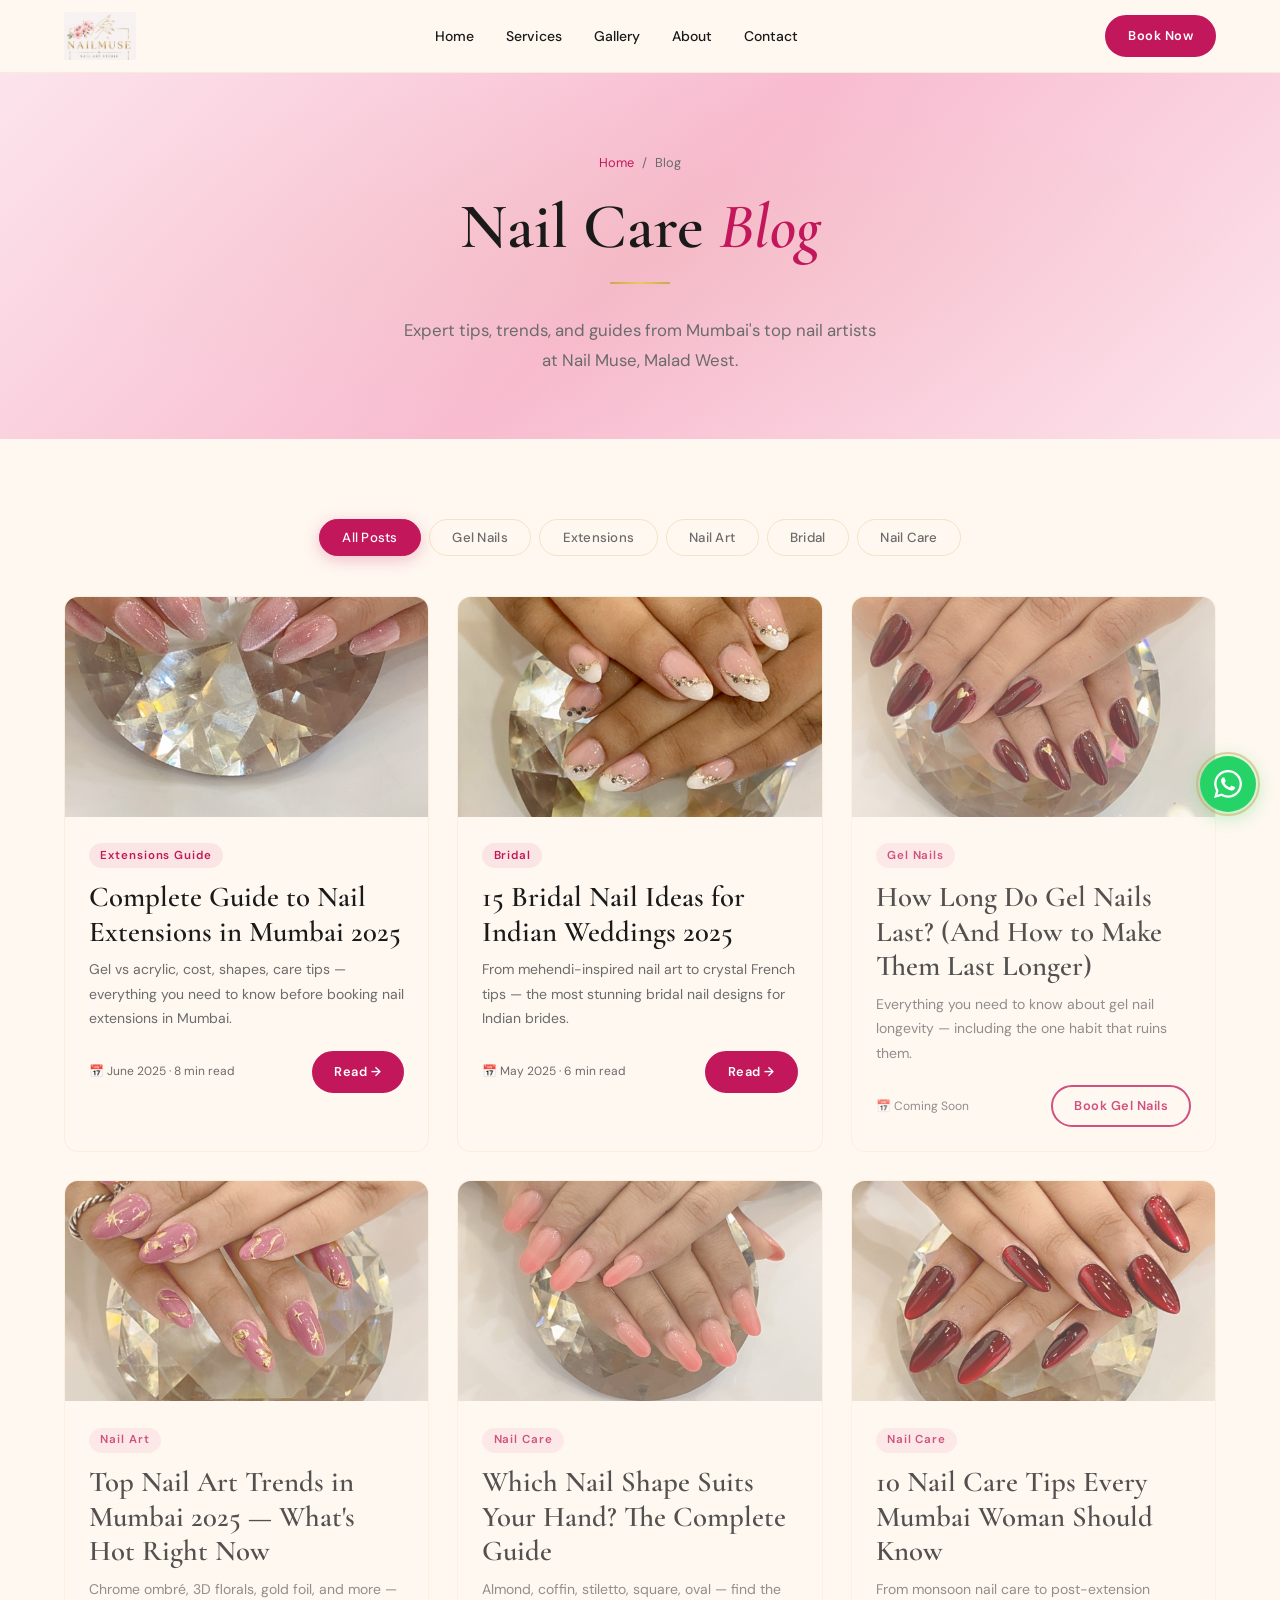
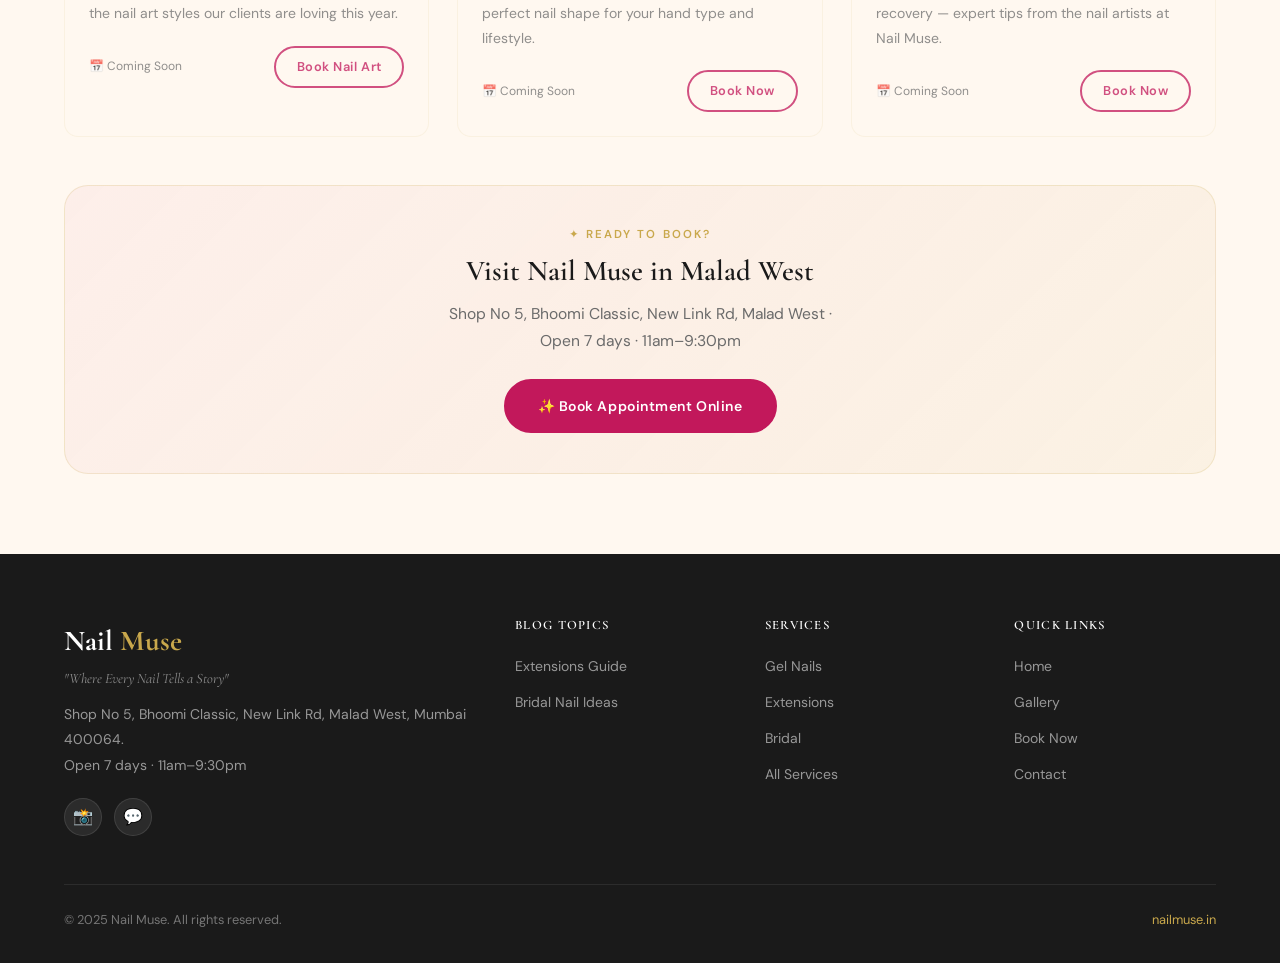
==== blog/index.html @ 61459877 "Content strategy: 4 landing pages (gel nails, extensions, bridal, Malad West), blog hub, updated sit" ====
<!DOCTYPE html>
<html lang="en">
<head>
  <meta charset="UTF-8" />
  <meta name="viewport" content="width=device-width, initial-scale=1.0" />
  <title>Nail Care Blog | Tips, Trends & Guides — Nail Muse Mumbai</title>
  <meta name="description" content="Expert nail care tips, nail art trends, extension guides, and bridal nail ideas from Nail Muse — Mumbai's top nail studio in Malad West." />
  <meta name="keywords" content="nail care tips Mumbai, nail art trends India, gel nails guide, bridal nail ideas, nail extension tips, nail blog Mumbai" />
  <link rel="canonical" href="https://nailmuse.in/blog/" />
  <meta property="og:title" content="Nail Care Blog | Tips & Trends — Nail Muse Mumbai" />
  <meta property="og:url" content="https://nailmuse.in/blog/" />
  <meta property="og:image" content="https://nailmuse.in/assets/logo/logo.png" />
  <link rel="icon" type="image/png" href="../assets/logo/logo.png" />
  <link rel="stylesheet" href="../assets/css/style.css" />
</head>
<body>
<nav id="navbar">
  <div class="container">
    <div class="nav-inner">
      <a href="../index.html" class="nav-logo"><img src="../assets/logo/logo.png" alt="Nail Muse" onerror="this.style.display='none'"><div class="nav-logo-text">Nail <span>Muse</span></div></a>
      <ul class="nav-links"><li><a href="../index.html">Home</a></li><li><a href="../services.html">Services</a></li><li><a href="../gallery.html">Gallery</a></li><li><a href="../about.html">About</a></li><li><a href="../contact.html">Contact</a></li></ul>
      <a href="../booking.html" class="btn btn-primary nav-cta btn-sm">Book Now</a>
      <button class="hamburger" aria-label="Toggle menu" aria-expanded="false"><span></span><span></span><span></span></button>
    </div>
  </div>
  <nav class="mobile-nav"><a href="../index.html">Home</a><a href="../services.html">Services</a><a href="../gallery.html">Gallery</a><a href="../about.html">About</a><a href="../contact.html">Contact</a><a href="../booking.html" class="btn btn-primary" style="margin-top:.5rem">Book Appointment</a></nav>
</nav>

<header class="page-hero">
  <div class="container">
    <div class="breadcrumb"><a href="../index.html">Home</a><span>/</span><span>Blog</span></div>
    <h1>Nail Care <em style="color:var(--rose)">Blog</em></h1>
    <div class="gold-divider"></div>
    <p>Expert tips, trends, and guides from Mumbai's top nail artists at Nail Muse, Malad West.</p>
  </div>
</header>

<main>
<section class="section">
  <div class="container">

    <!-- Category Filter -->
    <div class="og-filters fade-up" style="margin-bottom:2.5rem">
      <button class="og-tab active">All Posts</button>
      <button class="og-tab">Gel Nails</button>
      <button class="og-tab">Extensions</button>
      <button class="og-tab">Nail Art</button>
      <button class="og-tab">Bridal</button>
      <button class="og-tab">Nail Care</button>
    </div>

    <!-- Blog Grid -->
    <div class="cards-grid">

      <!-- Post 1 — Pillar -->
      <article class="card fade-up">
        <div class="card-img-wrap">
          <img class="card-img" src="../images/gallery/9E84B2D3-AE76-44F6-B004-9298EAC9ECF6.JPG" alt="Nail extensions guide Mumbai" loading="lazy">
        </div>
        <div class="card-body">
          <div class="card-tag">Extensions Guide</div>
          <h3><a href="nail-extensions-complete-guide-mumbai.html" style="color:inherit;text-decoration:none">Complete Guide to Nail Extensions in Mumbai 2025</a></h3>
          <p>Gel vs acrylic, cost, shapes, care tips — everything you need to know before booking nail extensions in Mumbai.</p>
          <div style="display:flex;align-items:center;justify-content:space-between;margin-top:1rem">
            <span style="font-size:.75rem;color:var(--gray)">📅 June 2025 · 8 min read</span>
            <a href="nail-extensions-complete-guide-mumbai.html" class="btn btn-primary btn-sm">Read →</a>
          </div>
        </div>
      </article>

      <!-- Post 2 -->
      <article class="card fade-up">
        <div class="card-img-wrap">
          <img class="card-img" src="../images/gallery/68CE8472-2C9B-410F-81F3-64D42786C8C7.jpg" alt="Bridal nail ideas Indian wedding" loading="lazy">
        </div>
        <div class="card-body">
          <div class="card-tag">Bridal</div>
          <h3><a href="bridal-nail-ideas-indian-wedding.html" style="color:inherit;text-decoration:none">15 Bridal Nail Ideas for Indian Weddings 2025</a></h3>
          <p>From mehendi-inspired nail art to crystal French tips — the most stunning bridal nail designs for Indian brides.</p>
          <div style="display:flex;align-items:center;justify-content:space-between;margin-top:1rem">
            <span style="font-size:.75rem;color:var(--gray)">📅 May 2025 · 6 min read</span>
            <a href="bridal-nail-ideas-indian-wedding.html" class="btn btn-primary btn-sm">Read →</a>
          </div>
        </div>
      </article>

      <!-- Post 3 — Coming soon teaser -->
      <article class="card fade-up" style="opacity:.75">
        <div class="card-img-wrap">
          <img class="card-img" src="../images/gallery/CE4A6BA2-E96E-4E51-A5C1-1EE6A16892D1.JPG" alt="How long do gel nails last" loading="lazy">
        </div>
        <div class="card-body">
          <div class="card-tag">Gel Nails</div>
          <h3>How Long Do Gel Nails Last? (And How to Make Them Last Longer)</h3>
          <p>Everything you need to know about gel nail longevity — including the one habit that ruins them.</p>
          <div style="display:flex;align-items:center;justify-content:space-between;margin-top:1rem">
            <span style="font-size:.75rem;color:var(--gray)">📅 Coming Soon</span>
            <a href="../booking.html" class="btn btn-outline btn-sm" style="color:var(--rose);border-color:var(--rose)">Book Gel Nails</a>
          </div>
        </div>
      </article>

      <article class="card fade-up" style="opacity:.75">
        <div class="card-img-wrap">
          <img class="card-img" src="../images/gallery/A8CD325B-E98B-440A-A809-B8DE9F3D8510.jpg" alt="Nail art trends Mumbai 2025" loading="lazy">
        </div>
        <div class="card-body">
          <div class="card-tag">Nail Art</div>
          <h3>Top Nail Art Trends in Mumbai 2025 — What's Hot Right Now</h3>
          <p>Chrome ombré, 3D florals, gold foil, and more — the nail art styles our clients are loving this year.</p>
          <div style="display:flex;align-items:center;justify-content:space-between;margin-top:1rem">
            <span style="font-size:.75rem;color:var(--gray)">📅 Coming Soon</span>
            <a href="../booking.html" class="btn btn-outline btn-sm" style="color:var(--rose);border-color:var(--rose)">Book Nail Art</a>
          </div>
        </div>
      </article>

      <article class="card fade-up" style="opacity:.75">
        <div class="card-img-wrap">
          <img class="card-img" src="../images/gallery/46245FE5-96FC-49FA-A4F9-D047A7744C15.JPG" alt="Nail shapes guide" loading="lazy">
        </div>
        <div class="card-body">
          <div class="card-tag">Nail Care</div>
          <h3>Which Nail Shape Suits Your Hand? The Complete Guide</h3>
          <p>Almond, coffin, stiletto, square, oval — find the perfect nail shape for your hand type and lifestyle.</p>
          <div style="display:flex;align-items:center;justify-content:space-between;margin-top:1rem">
            <span style="font-size:.75rem;color:var(--gray)">📅 Coming Soon</span>
            <a href="../booking.html" class="btn btn-outline btn-sm" style="color:var(--rose);border-color:var(--rose)">Book Now</a>
          </div>
        </div>
      </article>

      <article class="card fade-up" style="opacity:.75">
        <div class="card-img-wrap">
          <img class="card-img" src="../images/gallery/8FD94B49-1E43-47F0-9ABE-2BD628A99759.jpg" alt="Nail care tips Mumbai" loading="lazy">
        </div>
        <div class="card-body">
          <div class="card-tag">Nail Care</div>
          <h3>10 Nail Care Tips Every Mumbai Woman Should Know</h3>
          <p>From monsoon nail care to post-extension recovery — expert tips from the nail artists at Nail Muse.</p>
          <div style="display:flex;align-items:center;justify-content:space-between;margin-top:1rem">
            <span style="font-size:.75rem;color:var(--gray)">📅 Coming Soon</span>
            <a href="../booking.html" class="btn btn-outline btn-sm" style="color:var(--rose);border-color:var(--rose)">Book Now</a>
          </div>
        </div>
      </article>

    </div>

    <!-- CTA -->
    <div class="fade-up text-center" style="margin-top:3rem;padding:2.5rem;background:linear-gradient(135deg,rgba(242,184,198,.15),rgba(201,168,76,.08));border-radius:var(--radius-lg);border:1px solid rgba(201,168,76,.2)">
      <span class="section-label">✦ Ready to Book?</span>
      <h3 style="margin-bottom:.75rem">Visit Nail Muse in Malad West</h3>
      <p style="margin-bottom:1.5rem;max-width:400px;margin-left:auto;margin-right:auto">Shop No 5, Bhoomi Classic, New Link Rd, Malad West · Open 7 days · 11am–9:30pm</p>
      <a href="../booking.html" class="btn btn-primary">✨ Book Appointment Online</a>
    </div>

  </div>
</section>
</main>

<footer class="footer">
  <div class="container">
    <div class="footer-grid">
      <div class="footer-brand"><div class="footer-logo-text">Nail <span>Muse</span></div><div class="footer-tagline-text">"Where Every Nail Tells a Story"</div><p>Shop No 5, Bhoomi Classic, New Link Rd, Malad West, Mumbai 400064.<br>Open 7 days · 11am–9:30pm</p><div class="social-links"><a href="https://instagram.com/nailmuse2016" class="social-link" target="_blank">📸</a><a href="https://wa.me/918879336671" class="social-link" target="_blank">💬</a></div></div>
      <div class="footer-col"><h5>Blog Topics</h5><ul><li><a href="nail-extensions-complete-guide-mumbai.html">Extensions Guide</a></li><li><a href="bridal-nail-ideas-indian-wedding.html">Bridal Nail Ideas</a></li></ul></div>
      <div class="footer-col"><h5>Services</h5><ul><li><a href="../gel-nails-mumbai.html">Gel Nails</a></li><li><a href="../nail-extensions-mumbai.html">Extensions</a></li><li><a href="../bridal-nails-mumbai.html">Bridal</a></li><li><a href="../services.html">All Services</a></li></ul></div>
      <div class="footer-col"><h5>Quick Links</h5><ul><li><a href="../index.html">Home</a></li><li><a href="../gallery.html">Gallery</a></li><li><a href="../booking.html">Book Now</a></li><li><a href="../contact.html">Contact</a></li></ul></div>
    </div>
    <div class="footer-bottom"><p>© 2025 Nail Muse. All rights reserved.</p><p><a href="https://nailmuse.in">nailmuse.in</a></p></div>
  </div>
</footer>
<a href="https://wa.me/918879336671" class="whatsapp-float" aria-label="WhatsApp" target="_blank" rel="noopener"><svg width="28" height="28" viewBox="0 0 24 24" fill="currentColor"><path d="M17.472 14.382c-.297-.149-1.758-.867-2.03-.967-.273-.099-.471-.148-.67.15-.197.297-.767.966-.94 1.164-.173.199-.347.223-.644.075-.297-.15-1.255-.463-2.39-1.475-.883-.788-1.48-1.761-1.653-2.059-.173-.297-.018-.458.13-.606.134-.133.298-.347.446-.52.149-.174.198-.298.298-.497.099-.198.05-.371-.025-.52-.075-.149-.669-1.612-.916-2.207-.242-.579-.487-.5-.669-.51-.173-.008-.371-.01-.57-.01-.198 0-.52.074-.792.372-.272.297-1.04 1.016-1.04 2.479 0 1.462 1.065 2.875 1.213 3.074.149.198 2.096 3.2 5.077 4.487.709.306 1.262.489 1.694.625.712.227 1.36.195 1.871.118.571-.085 1.758-.719 2.006-1.413.248-.694.248-1.289.173-1.413-.074-.124-.272-.198-.57-.347m-5.421 7.403h-.004a9.87 9.87 0 01-5.031-1.378l-.361-.214-3.741.982.998-3.648-.235-.374a9.86 9.86 0 01-1.51-5.26c.001-5.45 4.436-9.884 9.888-9.884 2.64 0 5.122 1.03 6.988 2.898a9.825 9.825 0 012.893 6.994c-.003 5.45-4.437 9.884-9.885 9.884m8.413-18.297A11.815 11.815 0 0012.05 0C5.495 0 .16 5.335.157 11.892c0 2.096.547 4.142 1.588 5.945L.057 24l6.305-1.654a11.882 11.882 0 005.683 1.448h.005c6.554 0 11.89-5.335 11.893-11.893a11.821 11.821 0 00-3.48-8.413z"/></svg></a>
<button class="scroll-top" aria-label="Scroll to top">↑</button>
<div class="mobile-book-bar"><a href="../booking.html" class="btn btn-primary">✨ Book Appointment</a></div>
<script src="../assets/js/main.js"></script>
</body>
</html>
---- assets/css/style.css ----
/* ===================================================
   NAIL MUSE — Main Stylesheet
   Brand: Blush #F2B8C6 | Rose #C2185B | Ivory #FFF8F0
          Gold #C9A84C | Charcoal #1A1A1A
   Fonts: Cormorant Garamond + DM Sans
=================================================== */

@import url('https://fonts.googleapis.com/css2?family=Cormorant+Garamond:ital,wght@0,300;0,400;0,500;0,600;0,700;1,300;1,400;1,500&family=DM+Sans:wght@300;400;500;600&display=swap');

/* ── Reset & Base ─────────────────────────────── */
*, *::before, *::after { box-sizing: border-box; margin: 0; padding: 0; }

:root {
  --blush:   #F2B8C6;
  --rose:    #C2185B;
  --rose-lt: #E91E8C;
  --ivory:   #FFF8F0;
  --gold:    #C9A84C;
  --gold-lt: #E8C96A;
  --charcoal:#1A1A1A;
  --gray:    #6B6B6B;
  --white:   #FFFFFF;

  --font-heading: 'Cormorant Garamond', Georgia, serif;
  --font-body:    'DM Sans', system-ui, sans-serif;

  --radius-sm: 6px;
  --radius-md: 14px;
  --radius-lg: 24px;
  --shadow-sm: 0 2px 12px rgba(26,26,26,.08);
  --shadow-md: 0 8px 32px rgba(26,26,26,.12);
  --shadow-lg: 0 20px 60px rgba(26,26,26,.18);

  --transition: .3s cubic-bezier(.4,0,.2,1);
  --max-w: 1200px;
}

html { scroll-behavior: smooth; font-size: 16px; }

body {
  font-family: var(--font-body);
  color: var(--charcoal);
  background: var(--ivory);
  line-height: 1.6;
  overflow-x: hidden;
}

img { max-width: 100%; height: auto; display: block; }
a  { color: inherit; text-decoration: none; }
ul { list-style: none; }

/* ── Typography ───────────────────────────────── */
h1,h2,h3,h4,h5 {
  font-family: var(--font-heading);
  line-height: 1.2;
  font-weight: 600;
}
h1 { font-size: clamp(2.4rem, 5vw, 4rem); }
h2 { font-size: clamp(1.8rem, 3.5vw, 2.8rem); }
h3 { font-size: clamp(1.3rem, 2.5vw, 1.8rem); }
h4 { font-size: 1.2rem; }

p  { font-size: .975rem; color: var(--gray); line-height: 1.75; }

.section-label {
  font-family: var(--font-body);
  font-size: .72rem;
  font-weight: 600;
  letter-spacing: .18em;
  text-transform: uppercase;
  color: var(--gold);
  display: block;
  margin-bottom: .6rem;
}
.section-title { margin-bottom: 1rem; }
.section-subtitle { max-width: 540px; margin: 0 auto 2.5rem; }

.text-center { text-align: center; }
.text-gold   { color: var(--gold); }
.text-rose   { color: var(--rose); }

/* ── Layout ───────────────────────────────────── */
.container { max-width: var(--max-w); margin: 0 auto; padding: 0 1.5rem; }
.section   { padding: 5rem 0; }
.section-sm{ padding: 3rem 0; }

/* ── Buttons ──────────────────────────────────── */
.btn {
  display: inline-flex;
  align-items: center;
  gap: .5rem;
  padding: .85rem 2rem;
  border-radius: 50px;
  font-family: var(--font-body);
  font-size: .875rem;
  font-weight: 600;
  letter-spacing: .04em;
  cursor: pointer;
  border: 2px solid transparent;
  transition: var(--transition);
  white-space: nowrap;
}
.btn-primary {
  background: var(--rose);
  color: var(--white);
  border-color: var(--rose);
}
.btn-primary:hover {
  background: #a5154e;
  border-color: #a5154e;
  transform: translateY(-2px);
  box-shadow: 0 8px 24px rgba(194,24,91,.35);
}
.btn-outline {
  background: transparent;
  color: var(--white);
  border-color: rgba(255,255,255,.7);
}
.btn-outline:hover {
  background: rgba(255,255,255,.15);
  border-color: var(--white);
}
.btn-gold {
  background: var(--gold);
  color: var(--white);
  border-color: var(--gold);
}
.btn-gold:hover {
  background: #a88730;
  transform: translateY(-2px);
  box-shadow: 0 8px 24px rgba(201,168,76,.35);
}
.btn-sm { padding: .55rem 1.3rem; font-size: .8rem; }

/* ── Gold Divider ─────────────────────────────── */
.gold-divider {
  width: 60px; height: 2px;
  background: linear-gradient(90deg, var(--gold), var(--gold-lt), var(--gold));
  margin: 1rem auto 2rem;
  border-radius: 2px;
}
.gold-divider.left { margin-left: 0; }


/* ── Navigation ───────────────────────────────── */
#navbar {
  position: sticky;
  top: 0;
  z-index: 100;
  background: rgba(255,248,240,.97);
  backdrop-filter: blur(12px);
  border-bottom: 1px solid rgba(201,168,76,.15);
  transition: box-shadow var(--transition);
}
#navbar.scrolled { box-shadow: var(--shadow-md); }

.nav-inner {
  display: flex;
  align-items: center;
  justify-content: space-between;
  height: 72px;
  gap: 1rem;
}
.nav-logo {
  display: flex;
  align-items: center;
  gap: .75rem;
  flex-shrink: 0;
}
.nav-logo img {
  height: 48px;
  width: auto;
  max-width: 140px;
  object-fit: contain;
}
.nav-logo-text {
  font-family: var(--font-heading);
  font-size: 1.5rem;
  font-weight: 700;
  color: var(--charcoal);
  line-height: 1;
  display: none; /* hidden when logo image is visible */
}
.nav-logo img[style*="display: none"] ~ div .nav-logo-text,
.nav-logo img:not([src]) ~ div .nav-logo-text {
  display: block; /* fallback: show text if image fails */
}
.nav-logo-text span { color: var(--rose); }

.nav-links {
  display: flex;
  gap: 2rem;
  align-items: center;
}
.nav-links a {
  font-size: .875rem;
  font-weight: 500;
  color: var(--charcoal);
  position: relative;
  padding-bottom: 2px;
  transition: color var(--transition);
}
.nav-links a::after {
  content: '';
  position: absolute;
  bottom: -2px; left: 0;
  width: 0; height: 2px;
  background: var(--rose);
  transition: width var(--transition);
  border-radius: 2px;
}
.nav-links a:hover, .nav-links a.active { color: var(--rose); }
.nav-links a:hover::after, .nav-links a.active::after { width: 100%; }

.nav-cta { margin-left: .5rem; }

.hamburger {
  display: none;
  flex-direction: column;
  gap: 5px;
  background: none;
  border: none;
  cursor: pointer;
  padding: 4px;
}
.hamburger span {
  display: block;
  width: 24px; height: 2px;
  background: var(--charcoal);
  border-radius: 2px;
  transition: var(--transition);
}
.hamburger.open span:nth-child(1) { transform: translateY(7px) rotate(45deg); }
.hamburger.open span:nth-child(2) { opacity: 0; }
.hamburger.open span:nth-child(3) { transform: translateY(-7px) rotate(-45deg); }

.mobile-nav {
  display: none;
  flex-direction: column;
  background: var(--ivory);
  border-top: 1px solid rgba(201,168,76,.15);
  padding: 1.5rem;
  gap: 1rem;
}
.mobile-nav.open { display: flex; }
.mobile-nav a {
  font-size: 1.05rem;
  font-weight: 500;
  color: var(--charcoal);
  padding: .5rem 0;
  border-bottom: 1px solid rgba(201,168,76,.12);
  transition: color var(--transition);
}
.mobile-nav a:hover { color: var(--rose); }

/* ── Hero ─────────────────────────────────────── */
.hero {
  min-height: 88vh;
  display: flex;
  align-items: center;
  justify-content: center;
  text-align: center;
  position: relative;
  overflow: hidden;
  background: linear-gradient(135deg, #fce4ec 0%, #f8bbd0 30%, #e91e8c20 60%, #c2185b10 100%);
}
.hero-bg {
  position: absolute;
  inset: 0;
  background:
    radial-gradient(ellipse 80% 60% at 20% 40%, rgba(242,184,198,.5) 0%, transparent 60%),
    radial-gradient(ellipse 60% 80% at 80% 60%, rgba(201,168,76,.12) 0%, transparent 60%),
    linear-gradient(160deg, #fff0f5 0%, #fce4ec 35%, #f8bbd0 65%, #fce4ec 100%);
  animation: heroAnim 8s ease-in-out infinite alternate;
}
@keyframes heroAnim {
  0%   { filter: hue-rotate(0deg) brightness(1); }
  100% { filter: hue-rotate(8deg) brightness(1.04); }
}
.hero-content {
  position: relative;
  z-index: 2;
  max-width: 720px;
  padding: 2rem 1.5rem;
}
.hero-logo {
  width: 240px;
  height: auto;
  margin: 0 auto 1.5rem;
  border-radius: var(--radius-lg);
  background: rgba(255,255,255,.92);
  backdrop-filter: blur(8px);
  padding: 16px 20px;
  box-shadow: 0 8px 32px rgba(194,24,91,.18), 0 0 0 4px rgba(201,168,76,.25);
  animation: logoFloat 4s ease-in-out infinite;
}
@keyframes logoFloat {
  0%,100% { transform: translateY(0); }
  50%      { transform: translateY(-8px); }
}
.hero-badge {
  display: inline-block;
  background: rgba(255,255,255,.8);
  border: 1px solid rgba(201,168,76,.4);
  color: var(--gold);
  font-size: .72rem;
  font-weight: 600;
  letter-spacing: .14em;
  text-transform: uppercase;
  padding: .35rem 1rem;
  border-radius: 50px;
  margin-bottom: 1rem;
  backdrop-filter: blur(4px);
}
.hero h1 {
  font-size: clamp(2.6rem, 6vw, 4.5rem);
  font-weight: 700;
  color: var(--charcoal);
  margin-bottom: .5rem;
  letter-spacing: -.01em;
}
.hero h1 em {
  font-style: italic;
  color: var(--rose);
}
.hero-tagline {
  font-family: var(--font-heading);
  font-size: clamp(1.1rem, 2.5vw, 1.5rem);
  font-style: italic;
  color: var(--gray);
  margin-bottom: 2rem;
}
.hero-btns {
  display: flex;
  gap: 1rem;
  justify-content: center;
  flex-wrap: wrap;
  margin-bottom: 2.5rem;
}
.hero-btns .btn-outline {
  color: var(--rose);
  border-color: var(--rose);
}
.hero-btns .btn-outline:hover {
  background: rgba(194,24,91,.06);
}
.hero-stats {
  display: flex;
  gap: 2.5rem;
  justify-content: center;
  flex-wrap: wrap;
}
.hero-stat { text-align: center; }
.hero-stat strong {
  display: block;
  font-family: var(--font-heading);
  font-size: 1.8rem;
  font-weight: 700;
  color: var(--rose);
  line-height: 1;
}
.hero-stat span {
  font-size: .75rem;
  color: var(--gray);
  font-weight: 500;
}

/* ── Services Teaser ─────────────────────────── */
.services-teaser { background: var(--white); }

.cards-grid {
  display: grid;
  grid-template-columns: repeat(auto-fit, minmax(280px, 1fr));
  gap: 1.75rem;
}
.card {
  background: var(--ivory);
  border-radius: var(--radius-md);
  overflow: hidden;
  border: 1px solid rgba(201,168,76,.12);
  transition: var(--transition);
  position: relative;
}
.card:hover {
  transform: translateY(-4px);
  box-shadow: var(--shadow-md);
  border-color: var(--gold);
}
.card-img {
  width: 100%;
  height: 220px;
  object-fit: cover;
  transition: transform .5s ease;
}
.card:hover .card-img { transform: scale(1.04); }
.card-img-wrap { overflow: hidden; }

.card-body { padding: 1.5rem; }
.card-icon {
  width: 48px; height: 48px;
  background: linear-gradient(135deg, var(--blush), var(--rose));
  border-radius: 12px;
  display: flex;
  align-items: center;
  justify-content: center;
  margin-bottom: 1rem;
  font-size: 1.3rem;
}
.card-body h3 { margin-bottom: .5rem; }
.card-body p  { margin-bottom: 1.25rem; font-size: .875rem; }
.card-tag {
  display: inline-block;
  background: rgba(242,184,198,.3);
  color: var(--rose);
  font-size: .72rem;
  font-weight: 600;
  letter-spacing: .08em;
  padding: .2rem .7rem;
  border-radius: 50px;
  margin-bottom: .75rem;
}

/* ── Why Choose Us ───────────────────────────── */
.why-us { background: var(--ivory); }
.why-grid {
  display: grid;
  grid-template-columns: repeat(auto-fit, minmax(220px, 1fr));
  gap: 2rem;
  margin-top: 2rem;
}
.why-item {
  text-align: center;
  padding: 2rem 1.5rem;
  border-radius: var(--radius-md);
  background: var(--white);
  border: 1px solid rgba(201,168,76,.1);
  transition: var(--transition);
}
.why-item:hover {
  border-color: var(--gold);
  box-shadow: var(--shadow-sm);
}
.why-icon {
  font-size: 2.5rem;
  margin-bottom: 1rem;
  display: block;
}
.why-stat {
  font-family: var(--font-heading);
  font-size: 2.2rem;
  font-weight: 700;
  color: var(--rose);
  display: block;
  line-height: 1;
  margin-bottom: .25rem;
}
.why-label {
  font-size: .85rem;
  font-weight: 600;
  color: var(--charcoal);
  display: block;
  margin-bottom: .4rem;
}
.why-sub { font-size: .8rem; }

/* ── Our Work — Home Gallery ─────────────────── */
.og-section { background: var(--ivory); }

/* Filter tabs */
.og-filters {
  display: flex;
  gap: .5rem;
  flex-wrap: wrap;
  justify-content: center;
  margin-bottom: 2.5rem;
}
.og-tab {
  padding: .55rem 1.4rem;
  border-radius: 50px;
  border: 1.5px solid rgba(201,168,76,.25);
  background: transparent;
  color: var(--gray);
  font-family: var(--font-body);
  font-size: .83rem;
  font-weight: 500;
  cursor: pointer;
  transition: var(--transition);
  letter-spacing: .02em;
}
.og-tab:hover {
  border-color: var(--rose);
  color: var(--rose);
}
.og-tab.active {
  background: var(--rose);
  color: var(--white);
  border-color: var(--rose);
  box-shadow: 0 4px 16px rgba(194,24,91,.25);
}

/* Grid */
.og-grid {
  display: grid;
  grid-template-columns: repeat(3, 1fr);
  gap: 1.25rem;
  transition: opacity .25s ease;
}
.og-grid.is-filtering { opacity: .4; pointer-events: none; }

/* Individual item */
.og-item {
  position: relative;
  border-radius: var(--radius-md);
  overflow: hidden;
  cursor: pointer;
  background: var(--blush);
  aspect-ratio: 4/5;
  /* entrance animation */
  animation: ogFadeIn .5s ease both;
}
.og-item img {
  width: 100%;
  height: 100%;
  object-fit: cover;
  display: block;
  transition: transform .5s cubic-bezier(.4,0,.2,1);
}
.og-item:hover img { transform: scale(1.07); }

/* Hover overlay */
.og-overlay {
  position: absolute;
  inset: 0;
  background: linear-gradient(
    to top,
    rgba(194,24,91,.75) 0%,
    rgba(194,24,91,.25) 45%,
    transparent 70%
  );
  opacity: 0;
  transition: opacity .35s ease;
  display: flex;
  align-items: flex-end;
  padding: 1.25rem;
}
.og-item:hover .og-overlay { opacity: 1; }

.og-caption-wrap { display: flex; flex-direction: column; gap: .25rem; }
.og-cat-tag {
  display: inline-block;
  background: rgba(255,255,255,.25);
  border: 1px solid rgba(255,255,255,.5);
  color: var(--white);
  font-size: .68rem;
  font-weight: 700;
  letter-spacing: .1em;
  text-transform: uppercase;
  padding: .15rem .6rem;
  border-radius: 50px;
  width: fit-content;
  backdrop-filter: blur(4px);
}
.og-cap {
  color: var(--white);
  font-family: var(--font-heading);
  font-size: 1.1rem;
  font-weight: 600;
  line-height: 1.2;
  text-shadow: 0 1px 4px rgba(0,0,0,.3);
}

/* Hidden items (Load More) */
.og-hidden {
  display: none !important;
}
.og-hidden.og-revealed {
  display: block !important;
  animation: ogExpandIn .5s cubic-bezier(.4,0,.2,1) both;
}
@keyframes ogExpandIn {
  from { opacity: 0; transform: scale(.9) translateY(16px); }
  to   { opacity: 1; transform: scale(1)  translateY(0); }
}
@keyframes ogFadeIn {
  from { opacity: 0; transform: scale(.95); }
  to   { opacity: 1; transform: scale(1); }
}

/* Filter transition — per-item */
.og-item.og-out {
  animation: ogFadeOut .25s ease both;
  pointer-events: none;
}
.og-item.og-in {
  animation: ogFadeIn .4s ease both;
}
@keyframes ogFadeOut {
  from { opacity: 1; transform: scale(1); }
  to   { opacity: 0; transform: scale(.92); }
}

/* Load More button */
.og-load-more-wrap {
  text-align: center;
  margin-top: 2.5rem;
}
.og-load-more {
  display: inline-flex;
  align-items: center;
  gap: .6rem;
  padding: .85rem 2.5rem;
  border-radius: 50px;
  border: 1.5px solid rgba(201,168,76,.35);
  background: transparent;
  color: var(--charcoal);
  font-family: var(--font-body);
  font-size: .875rem;
  font-weight: 600;
  cursor: pointer;
  transition: var(--transition);
  letter-spacing: .04em;
}
.og-load-more:hover {
  background: var(--rose);
  color: var(--white);
  border-color: var(--rose);
  box-shadow: 0 6px 20px rgba(194,24,91,.3);
  transform: translateY(-2px);
}
.og-load-more:hover .og-lm-icon { transform: translateY(3px); }
.og-lm-icon { transition: transform .3s ease; display: inline-block; font-size: 1rem; }
.og-load-more.og-done { display: none; }

/* ── Lightbox (Our Work) ─────────────────────── */
.og-lightbox {
  position: fixed;
  inset: 0;
  z-index: 950;
  background: rgba(10,10,10,.95);
  display: flex;
  align-items: center;
  justify-content: center;
  gap: 1rem;
  opacity: 0;
  pointer-events: none;
  transition: opacity .3s ease;
  backdrop-filter: blur(8px);
  padding: 1rem;
}
.og-lightbox.og-lb-open {
  opacity: 1;
  pointer-events: all;
}
.og-lb-inner {
  display: flex;
  flex-direction: column;
  align-items: center;
  max-width: 680px;
  width: 100%;
  gap: 1.25rem;
  transform: scale(.92);
  transition: transform .35s cubic-bezier(.4,0,.2,1);
}
.og-lightbox.og-lb-open .og-lb-inner { transform: scale(1); }

.og-lb-img-wrap {
  width: 100%;
  border-radius: var(--radius-md);
  overflow: hidden;
  box-shadow: 0 24px 64px rgba(0,0,0,.6);
}
.og-lb-img-wrap img {
  width: 100%;
  max-height: 65vh;
  object-fit: contain;
  display: block;
  background: #111;
  transition: opacity .25s ease;
}
.og-lb-img-wrap img.og-lb-loading { opacity: .3; }

.og-lb-info {
  text-align: center;
  color: var(--white);
}
.og-lb-tag {
  display: inline-block;
  background: rgba(194,24,91,.4);
  border: 1px solid rgba(194,24,91,.6);
  color: var(--blush);
  font-size: .7rem;
  font-weight: 700;
  letter-spacing: .1em;
  text-transform: uppercase;
  padding: .2rem .75rem;
  border-radius: 50px;
  margin-bottom: .5rem;
}
.og-lb-title {
  font-family: var(--font-heading);
  font-size: 1.5rem;
  font-weight: 600;
  color: var(--white);
  margin-bottom: .4rem;
  letter-spacing: -.01em;
}
.og-lb-desc {
  font-size: .875rem;
  color: rgba(255,255,255,.6);
  line-height: 1.6;
  max-width: 420px;
  margin: 0 auto;
}
.og-lb-counter {
  margin-top: .75rem;
  font-size: .78rem;
  color: rgba(255,255,255,.35);
  letter-spacing: .08em;
}

/* Nav arrows */
.og-lb-nav {
  flex-shrink: 0;
  width: 52px; height: 52px;
  border-radius: 50%;
  border: 1.5px solid rgba(255,255,255,.15);
  background: rgba(255,255,255,.06);
  color: var(--white);
  font-size: 1.8rem;
  cursor: pointer;
  display: flex;
  align-items: center;
  justify-content: center;
  transition: var(--transition);
  line-height: 1;
  backdrop-filter: blur(4px);
}
.og-lb-nav:hover {
  background: var(--rose);
  border-color: var(--rose);
  transform: scale(1.08);
}

/* Close button */
.og-lb-close {
  position: absolute;
  top: 1.25rem; right: 1.25rem;
  width: 44px; height: 44px;
  border-radius: 50%;
  border: 1.5px solid rgba(255,255,255,.2);
  background: rgba(255,255,255,.08);
  color: var(--white);
  font-size: 1.1rem;
  cursor: pointer;
  display: flex;
  align-items: center;
  justify-content: center;
  transition: var(--transition);
  backdrop-filter: blur(4px);
  z-index: 2;
}
.og-lb-close:hover { background: var(--rose); border-color: var(--rose); }

/* Responsive */
@media (max-width: 900px) {
  .og-grid { grid-template-columns: repeat(2, 1fr); }
  .og-lb-nav { display: none; }
  .og-lb-inner { max-width: 100%; }
}
@media (max-width: 540px) {
  .og-grid { grid-template-columns: 1fr; }
  .og-lb-img-wrap img { max-height: 55vh; }
  .og-lb-title { font-size: 1.2rem; }
}

/* ── Gallery Strip ───────────────────────────── */
.gallery-strip { background: var(--charcoal); overflow: hidden; }
.gallery-strip-title { color: var(--white); }
.gallery-strip-title .section-subtitle { color: rgba(255,255,255,.6); }
.strip-track-wrap { overflow: hidden; margin: 2rem -1.5rem 0; }
.strip-track {
  display: flex;
  gap: 1rem;
  animation: stripScroll 30s linear infinite;
  width: max-content;
}
.strip-track:hover { animation-play-state: paused; }
.strip-img {
  width: 280px;
  height: 200px;
  object-fit: cover;
  border-radius: var(--radius-sm);
  flex-shrink: 0;
  transition: transform .3s ease, filter .3s ease;
}
.strip-img:hover { transform: scale(1.03); filter: brightness(1.1); }
@keyframes stripScroll {
  0%   { transform: translateX(0); }
  100% { transform: translateX(-50%); }
}

/* ── Testimonials ────────────────────────────── */
.testimonials { background: var(--white); }
.testimonials-carousel { position: relative; overflow: hidden; }
.testimonials-track {
  display: flex;
  transition: transform .5s cubic-bezier(.4,0,.2,1);
}
.testimonial-card {
  min-width: 100%;
  padding: 2.5rem 3rem;
}
@media (min-width: 768px) {
  .testimonial-card { min-width: calc(100% / 3); }
}
.tcard-inner {
  background: var(--ivory);
  border-radius: var(--radius-md);
  padding: 2rem;
  border: 1px solid rgba(201,168,76,.15);
  height: 100%;
}
.tcard-quote {
  font-family: var(--font-heading);
  font-size: 3rem;
  line-height: .5;
  color: var(--gold);
  margin-bottom: .75rem;
}
.tcard-text {
  font-family: var(--font-heading);
  font-style: italic;
  font-size: 1.05rem;
  color: var(--charcoal);
  margin-bottom: 1.25rem;
  line-height: 1.7;
}
.tcard-author {
  display: flex;
  align-items: center;
  gap: .75rem;
}
.tcard-avatar {
  width: 44px; height: 44px;
  border-radius: 50%;
  object-fit: cover;
  border: 2px solid var(--gold);
}
.tcard-name { font-weight: 600; font-size: .9rem; color: var(--charcoal); }
.tcard-role { font-size: .78rem; color: var(--gray); }
.tcard-stars { color: var(--gold); font-size: .85rem; margin-bottom: .2rem; }

.carousel-nav {
  display: flex;
  gap: .75rem;
  justify-content: center;
  margin-top: 1.75rem;
}
.carousel-dot {
  width: 8px; height: 8px;
  border-radius: 50%;
  background: rgba(194,24,91,.2);
  border: none;
  cursor: pointer;
  transition: var(--transition);
}
.carousel-dot.active {
  background: var(--rose);
  width: 24px;
  border-radius: 4px;
}
.carousel-btn {
  position: absolute;
  top: 50%;
  transform: translateY(-50%);
  background: var(--white);
  border: 1px solid rgba(201,168,76,.2);
  border-radius: 50%;
  width: 44px; height: 44px;
  display: flex;
  align-items: center;
  justify-content: center;
  font-size: 1.2rem;
  cursor: pointer;
  transition: var(--transition);
  z-index: 2;
  box-shadow: var(--shadow-sm);
}
.carousel-btn:hover { background: var(--rose); color: var(--white); border-color: var(--rose); }
.carousel-btn.prev { left: .5rem; }
.carousel-btn.next { right: .5rem; }

/* ── Footer ──────────────────────────────────── */
.footer {
  background: var(--charcoal);
  color: rgba(255,255,255,.75);
  padding: 4rem 0 2rem;
}
.footer-grid {
  display: grid;
  grid-template-columns: 2fr 1fr 1fr 1fr;
  gap: 3rem;
  margin-bottom: 3rem;
}
.footer-brand p { color: rgba(255,255,255,.55); font-size: .875rem; line-height: 1.8; margin-top: .75rem; }
.footer-logo-text {
  font-family: var(--font-heading);
  font-size: 1.8rem;
  font-weight: 700;
  color: var(--white);
}
.footer-logo-text span { color: var(--gold); }
.footer-tagline-text {
  font-family: var(--font-heading);
  font-style: italic;
  color: rgba(255,255,255,.5);
  font-size: .9rem;
  margin-top: .2rem;
}
.social-links {
  display: flex;
  gap: .75rem;
  margin-top: 1.25rem;
}
.social-link {
  width: 38px; height: 38px;
  border-radius: 50%;
  background: rgba(255,255,255,.08);
  border: 1px solid rgba(255,255,255,.1);
  display: flex;
  align-items: center;
  justify-content: center;
  font-size: 1rem;
  transition: var(--transition);
  color: var(--white);
}
.social-link:hover {
  background: var(--rose);
  border-color: var(--rose);
  transform: translateY(-2px);
}

.footer-col h5 {
  color: var(--white);
  font-size: .8rem;
  font-weight: 600;
  letter-spacing: .1em;
  text-transform: uppercase;
  margin-bottom: 1.25rem;
}
.footer-col ul { display: flex; flex-direction: column; gap: .65rem; }
.footer-col ul a {
  color: rgba(255,255,255,.55);
  font-size: .875rem;
  transition: color var(--transition);
}
.footer-col ul a:hover { color: var(--gold); }

.footer-bottom {
  border-top: 1px solid rgba(255,255,255,.08);
  padding-top: 1.5rem;
  display: flex;
  align-items: center;
  justify-content: space-between;
  flex-wrap: wrap;
  gap: 1rem;
}
.footer-bottom p { font-size: .8rem; color: rgba(255,255,255,.4); }
.footer-bottom a { color: var(--gold); }

/* ── Floating Elements ───────────────────────── */
.whatsapp-float {
  position: fixed;
  bottom: 5.5rem;
  right: 1.5rem;
  z-index: 500;
  width: 56px; height: 56px;
  border-radius: 50%;
  background: #25D366;
  color: var(--white);
  display: flex;
  align-items: center;
  justify-content: center;
  font-size: 1.6rem;
  box-shadow: 0 4px 20px rgba(37,211,102,.4);
  text-decoration: none;
  transition: var(--transition);
}
.whatsapp-float:hover { transform: scale(1.1); box-shadow: 0 6px 28px rgba(37,211,102,.5); }
.whatsapp-float::before {
  content: '';
  position: absolute;
  inset: -4px;
  border-radius: 50%;
  border: 2px solid rgba(201,168,76,.5);
  animation: waPulse 2s ease-in-out infinite;
}
@keyframes waPulse {
  0%,100% { transform: scale(1); opacity: 1; }
  50%      { transform: scale(1.15); opacity: .5; }
}

.scroll-top {
  position: fixed;
  bottom: 5.5rem;
  right: 1.5rem;
  z-index: 499;
  width: 44px; height: 44px;
  border-radius: 50%;
  background: var(--rose);
  color: var(--white);
  border: none;
  font-size: 1.1rem;
  cursor: pointer;
  opacity: 0;
  transform: translateY(10px);
  transition: var(--transition);
  box-shadow: var(--shadow-sm);
}
.scroll-top.visible {
  opacity: 1;
  transform: translateY(0);
  bottom: 9rem;
}
.scroll-top:hover { background: #a5154e; transform: translateY(-2px) !important; }

.mobile-book-bar {
  display: none;
  position: fixed;
  bottom: 0; left: 0; right: 0;
  z-index: 490;
  padding: .85rem 1.5rem;
  background: var(--white);
  border-top: 1px solid rgba(201,168,76,.2);
  box-shadow: 0 -4px 20px rgba(26,26,26,.08);
}
.mobile-book-bar .btn { width: 100%; justify-content: center; }

/* ── Page Hero (inner pages) ─────────────────── */
.page-hero {
  background: linear-gradient(135deg, #fce4ec 0%, #f8bbd0 50%, #fce4ec 100%);
  padding: 5rem 0 4rem;
  text-align: center;
  position: relative;
  overflow: hidden;
}
.page-hero::before {
  content: '';
  position: absolute;
  inset: 0;
  background: radial-gradient(ellipse 70% 70% at 50% 50%, rgba(201,168,76,.08) 0%, transparent 70%);
}
.page-hero .container { position: relative; z-index: 2; }
.page-hero h1 { color: var(--charcoal); margin-bottom: .75rem; }
.page-hero p { font-size: 1.05rem; max-width: 480px; margin: 0 auto; }
.breadcrumb {
  display: flex;
  align-items: center;
  justify-content: center;
  gap: .5rem;
  font-size: .8rem;
  color: var(--gray);
  margin-bottom: 1rem;
}
.breadcrumb a { color: var(--rose); }
.breadcrumb span { color: var(--gray); }

/* ── Services Page ───────────────────────────── */
.category-tabs {
  display: flex;
  gap: .5rem;
  flex-wrap: wrap;
  justify-content: center;
  margin-bottom: 3rem;
}
.tab-btn {
  padding: .6rem 1.4rem;
  border-radius: 50px;
  border: 1.5px solid rgba(201,168,76,.25);
  background: transparent;
  color: var(--gray);
  font-family: var(--font-body);
  font-size: .83rem;
  font-weight: 500;
  cursor: pointer;
  transition: var(--transition);
}
.tab-btn:hover, .tab-btn.active {
  background: var(--rose);
  color: var(--white);
  border-color: var(--rose);
}

.service-panel { display: none; }
.service-panel.active { display: block; }

.service-cards {
  display: grid;
  grid-template-columns: repeat(auto-fill, minmax(300px, 1fr));
  gap: 1.5rem;
}
.service-card {
  background: var(--white);
  border-radius: var(--radius-md);
  padding: 1.75rem;
  border: 1px solid rgba(201,168,76,.12);
  display: flex;
  flex-direction: column;
  gap: .75rem;
  transition: var(--transition);
}
.service-card:hover {
  border-color: var(--gold);
  box-shadow: var(--shadow-sm);
  transform: translateY(-2px);
}
.service-card-top { display: flex; justify-content: space-between; align-items: flex-start; }
.service-name { font-family: var(--font-heading); font-size: 1.25rem; font-weight: 600; }
.service-price {
  font-family: var(--font-heading);
  font-size: 1.4rem;
  font-weight: 700;
  color: var(--rose);
  white-space: nowrap;
}
.service-duration { font-size: .78rem; color: var(--gold); font-weight: 500; }
.service-desc { font-size: .875rem; color: var(--gray); line-height: 1.65; }

/* ── Gallery Page ────────────────────────────── */
.filter-bar {
  display: flex;
  gap: .5rem;
  flex-wrap: wrap;
  justify-content: center;
  margin-bottom: 2.5rem;
}

.masonry-grid {
  columns: 4;
  column-gap: 1rem;
}
.masonry-item {
  break-inside: avoid;
  margin-bottom: 1rem;
  border-radius: var(--radius-sm);
  overflow: hidden;
  cursor: pointer;
  position: relative;
}
.masonry-item img {
  width: 100%;
  display: block;
  transition: transform .4s ease;
  loading: lazy;
}
.masonry-item:hover img { transform: scale(1.04); }
.masonry-overlay {
  position: absolute;
  inset: 0;
  background: linear-gradient(to top, rgba(194,24,91,.7) 0%, transparent 60%);
  opacity: 0;
  transition: opacity .3s ease;
  display: flex;
  align-items: flex-end;
  padding: 1rem;
}
.masonry-item:hover .masonry-overlay { opacity: 1; }
.masonry-overlay span {
  color: var(--white);
  font-size: .8rem;
  font-weight: 600;
  letter-spacing: .06em;
  text-transform: uppercase;
}

/* Lightbox */
.lightbox {
  position: fixed;
  inset: 0;
  z-index: 900;
  background: rgba(26,26,26,.95);
  display: flex;
  align-items: center;
  justify-content: center;
  opacity: 0;
  pointer-events: none;
  transition: opacity .3s ease;
}
.lightbox.open { opacity: 1; pointer-events: all; }
.lightbox-img {
  max-width: 90vw;
  max-height: 85vh;
  border-radius: var(--radius-sm);
  object-fit: contain;
  transform: scale(.9);
  transition: transform .35s cubic-bezier(.4,0,.2,1);
}
.lightbox.open .lightbox-img { transform: scale(1); }
.lightbox-close {
  position: absolute;
  top: 1.5rem; right: 1.5rem;
  background: rgba(255,255,255,.1);
  border: 1px solid rgba(255,255,255,.2);
  color: var(--white);
  border-radius: 50%;
  width: 44px; height: 44px;
  font-size: 1.4rem;
  cursor: pointer;
  display: flex;
  align-items: center;
  justify-content: center;
  transition: var(--transition);
}
.lightbox-close:hover { background: var(--rose); }
.lb-nav {
  position: absolute;
  top: 50%;
  transform: translateY(-50%);
  background: rgba(255,255,255,.1);
  border: 1px solid rgba(255,255,255,.15);
  color: var(--white);
  border-radius: 50%;
  width: 50px; height: 50px;
  font-size: 1.4rem;
  cursor: pointer;
  display: flex;
  align-items: center;
  justify-content: center;
  transition: var(--transition);
}
.lb-nav:hover { background: var(--rose); }
.lb-prev { left: 1rem; }
.lb-next { right: 1rem; }
.lightbox-caption {
  position: absolute;
  bottom: 1.5rem;
  left: 50%;
  transform: translateX(-50%);
  color: rgba(255,255,255,.7);
  font-size: .85rem;
  white-space: nowrap;
}

/* ── About Page ──────────────────────────────── */
.about-story {
  display: grid;
  grid-template-columns: 1fr 1fr;
  gap: 4rem;
  align-items: center;
}
.about-story-img {
  border-radius: var(--radius-lg);
  overflow: hidden;
  position: relative;
}
.about-story-img img {
  width: 100%;
  height: 480px;
  object-fit: cover;
}
.about-story-img::after {
  content: '';
  position: absolute;
  bottom: -1.5rem;
  right: -1.5rem;
  width: 120px; height: 120px;
  border-radius: var(--radius-md);
  background: var(--gold);
  opacity: .15;
  z-index: -1;
}
.team-grid {
  display: grid;
  grid-template-columns: repeat(auto-fit, minmax(260px, 1fr));
  gap: 2rem;
}
.team-card {
  text-align: center;
  padding: 2.5rem 2rem;
  background: var(--white);
  border-radius: var(--radius-md);
  border: 1px solid rgba(201,168,76,.12);
  transition: var(--transition);
}
.team-card:hover { box-shadow: var(--shadow-md); border-color: var(--gold); transform: translateY(-4px); }
.team-avatar {
  width: 110px; height: 110px;
  border-radius: 50%;
  object-fit: cover;
  margin: 0 auto 1.25rem;
  border: 3px solid var(--gold);
  padding: 3px;
  background: var(--ivory);
}
.team-name { font-size: 1.3rem; margin-bottom: .2rem; }
.team-role { color: var(--rose); font-size: .85rem; font-weight: 600; margin-bottom: .75rem; }
.team-bio { font-size: .85rem; }

.values-grid {
  display: grid;
  grid-template-columns: repeat(auto-fit, minmax(240px, 1fr));
  gap: 2rem;
}
.value-card {
  padding: 2.5rem 2rem;
  border-radius: var(--radius-md);
  background: linear-gradient(135deg, var(--ivory), var(--white));
  border: 1px solid rgba(201,168,76,.15);
  text-align: center;
}
.value-icon { font-size: 2.5rem; margin-bottom: 1rem; display: block; }
.value-card h3 { margin-bottom: .75rem; }

/* ── Booking Page ────────────────────────────── */
.booking-layout {
  display: grid;
  grid-template-columns: 1fr 400px;
  gap: 3rem;
  align-items: start;
}
.booking-form-wrap {
  background: var(--white);
  border-radius: var(--radius-lg);
  padding: 2.5rem;
  border: 1px solid rgba(201,168,76,.15);
  box-shadow: var(--shadow-sm);
}
.booking-sidebar {
  position: sticky;
  top: 100px;
}
.sidebar-card {
  background: var(--white);
  border-radius: var(--radius-md);
  padding: 2rem;
  border: 1px solid rgba(201,168,76,.15);
  margin-bottom: 1.5rem;
}
.sidebar-card h4 { margin-bottom: 1rem; }
.sidebar-info { display: flex; flex-direction: column; gap: .75rem; }
.sidebar-info-item { display: flex; gap: .75rem; align-items: flex-start; font-size: .875rem; }
.sidebar-info-item .si-icon { color: var(--rose); font-size: 1.1rem; flex-shrink: 0; margin-top: .1rem; }
.sidebar-info-item strong { color: var(--charcoal); display: block; margin-bottom: .1rem; }

/* Form Styles */
.form-grid {
  display: grid;
  grid-template-columns: 1fr 1fr;
  gap: 1.25rem;
}
.form-group {
  display: flex;
  flex-direction: column;
  gap: .4rem;
}
.form-group.full { grid-column: 1 / -1; }
.form-label {
  font-size: .82rem;
  font-weight: 600;
  color: var(--charcoal);
  letter-spacing: .02em;
}
.form-label .req { color: var(--rose); }
.form-input,
.form-select,
.form-textarea {
  width: 100%;
  padding: .8rem 1rem;
  border: 1.5px solid rgba(201,168,76,.2);
  border-radius: var(--radius-sm);
  font-family: var(--font-body);
  font-size: .9rem;
  color: var(--charcoal);
  background: var(--ivory);
  transition: var(--transition);
  appearance: none;
}
.form-input:focus,
.form-select:focus,
.form-textarea:focus {
  outline: none;
  border-color: var(--rose);
  background: var(--white);
  box-shadow: 0 0 0 3px rgba(194,24,91,.08);
}
.form-select {
  background-image: url("data:image/svg+xml,%3Csvg xmlns='http://www.w3.org/2000/svg' width='12' height='8' viewBox='0 0 12 8'%3E%3Cpath d='M1 1l5 5 5-5' stroke='%23C2185B' stroke-width='2' fill='none' stroke-linecap='round'/%3E%3C/svg%3E");
  background-repeat: no-repeat;
  background-position: right 1rem center;
  padding-right: 2.5rem;
}
.form-textarea { resize: vertical; min-height: 100px; }
.input-prefix {
  display: flex;
  align-items: center;
  border: 1.5px solid rgba(201,168,76,.2);
  border-radius: var(--radius-sm);
  overflow: hidden;
  background: var(--ivory);
  transition: var(--transition);
  focus-within:border-color: var(--rose);
}
.input-prefix:focus-within {
  border-color: var(--rose);
  box-shadow: 0 0 0 3px rgba(194,24,91,.08);
  background: var(--white);
}
.prefix-tag {
  padding: 0 .75rem;
  font-size: .85rem;
  font-weight: 600;
  color: var(--rose);
  background: rgba(242,184,198,.2);
  border-right: 1.5px solid rgba(201,168,76,.2);
  height: 100%;
  display: flex;
  align-items: center;
  white-space: nowrap;
  min-height: 44px;
}
.input-prefix .form-input { border: none; background: transparent; }
.input-prefix .form-input:focus { box-shadow: none; }
.form-hint { font-size: .75rem; color: var(--gray); }
.form-error { font-size: .75rem; color: var(--rose); display: none; }
.form-group.error .form-error { display: block; }
.form-group.error .form-input,
.form-group.error .form-select { border-color: var(--rose); }

.booking-submit { width: 100%; justify-content: center; padding: 1rem; font-size: 1rem; margin-top: .5rem; }

/* Success Screen */
.booking-success {
  display: none;
  text-align: center;
  padding: 3rem 2rem;
}
.booking-success.show { display: block; }
.success-icon { font-size: 4rem; margin-bottom: 1rem; animation: popIn .4s ease; }
@keyframes popIn { from { transform: scale(0); } to { transform: scale(1); } }
.booking-ref {
  display: inline-block;
  background: rgba(242,184,198,.3);
  border: 1px solid rgba(194,24,91,.2);
  border-radius: var(--radius-sm);
  padding: .75rem 2rem;
  font-family: var(--font-heading);
  font-size: 1.5rem;
  font-weight: 700;
  color: var(--rose);
  letter-spacing: .1em;
  margin: 1rem 0 1.5rem;
}

/* ── Contact Page ────────────────────────────── */
.contact-layout {
  display: grid;
  grid-template-columns: 1fr 1fr;
  gap: 3rem;
  align-items: start;
}
.contact-info { display: flex; flex-direction: column; gap: 1.5rem; }
.contact-info-item {
  display: flex;
  gap: 1rem;
  align-items: flex-start;
  padding: 1.25rem;
  background: var(--white);
  border-radius: var(--radius-md);
  border: 1px solid rgba(201,168,76,.12);
  transition: var(--transition);
}
.contact-info-item:hover { border-color: var(--gold); }
.ci-icon {
  width: 44px; height: 44px;
  border-radius: 10px;
  background: linear-gradient(135deg, var(--blush), var(--rose));
  display: flex;
  align-items: center;
  justify-content: center;
  font-size: 1.2rem;
  color: var(--white);
  flex-shrink: 0;
}
.ci-text strong { display: block; font-weight: 600; color: var(--charcoal); margin-bottom: .2rem; }
.ci-text span { font-size: .875rem; color: var(--gray); }

.hours-table { width: 100%; border-collapse: collapse; margin-top: .5rem; }
.hours-table td { padding: .5rem 0; font-size: .875rem; border-bottom: 1px solid rgba(201,168,76,.08); }
.hours-table td:last-child { text-align: right; color: var(--rose); font-weight: 500; }
.hours-table tr:last-child td { border-bottom: none; }

.map-wrap {
  border-radius: var(--radius-md);
  overflow: hidden;
  border: 1px solid rgba(201,168,76,.15);
  margin-top: 1.5rem;
}
.map-wrap iframe { display: block; }

/* ── FAQ Section ─────────────────────────────── */
.faq-item {
  border: 1px solid rgba(201,168,76,.18);
  border-radius: var(--radius-md);
  background: var(--ivory);
  overflow: hidden;
  transition: var(--transition);
}
.faq-item[open] { border-color: var(--rose); box-shadow: var(--shadow-sm); }
.faq-q {
  padding: 1.1rem 1.5rem;
  font-family: var(--font-heading);
  font-size: 1.05rem;
  font-weight: 600;
  color: var(--charcoal);
  cursor: pointer;
  list-style: none;
  display: flex;
  justify-content: space-between;
  align-items: center;
  gap: 1rem;
  transition: color var(--transition);
}
.faq-q::-webkit-details-marker { display: none; }
.faq-q::after {
  content: '+';
  font-size: 1.4rem;
  color: var(--rose);
  font-weight: 300;
  flex-shrink: 0;
  transition: transform var(--transition);
}
.faq-item[open] .faq-q { color: var(--rose); }
.faq-item[open] .faq-q::after { transform: rotate(45deg); }
.faq-a {
  padding: 0 1.5rem 1.1rem;
  font-size: .925rem;
  color: var(--gray);
  line-height: 1.75;
  border-top: 1px solid rgba(201,168,76,.1);
}
.faq-a a { color: var(--rose); text-decoration: underline; text-underline-offset: 2px; }
.faq-a a:hover { color: #a5154e; }

/* ── Animations ──────────────────────────────── */
.fade-up {
  opacity: 0;
  transform: translateY(24px);
  transition: opacity .6s ease, transform .6s ease;
}
.fade-up.visible { opacity: 1; transform: translateY(0); }

/* ── Responsive ──────────────────────────────── */
@media (max-width: 1024px) {
  .footer-grid { grid-template-columns: 1fr 1fr; }
  .masonry-grid { columns: 3; }
  .about-story { grid-template-columns: 1fr; gap: 2.5rem; }
  .booking-layout { grid-template-columns: 1fr; }
  .booking-sidebar { position: static; }
  .contact-layout { grid-template-columns: 1fr; }
}
@media (max-width: 768px) {
  .nav-links, .nav-cta { display: none; }
  .hamburger { display: flex; }
  .masonry-grid { columns: 2; }
  .form-grid { grid-template-columns: 1fr; }
  .footer-grid { grid-template-columns: 1fr; gap: 2rem; }
  .hero-stats { gap: 1.5rem; }
  .mobile-book-bar { display: block; }
  .section { padding: 3.5rem 0; }
  .booking-form-wrap { padding: 1.5rem; }
  .testimonial-card { padding: 1rem; }
  .carousel-btn { display: none; }
}
@media (max-width: 480px) {
  .masonry-grid { columns: 1; }
  .hero h1 { font-size: 2.2rem; }
  .hero-btns .btn { width: 100%; justify-content: center; }
}
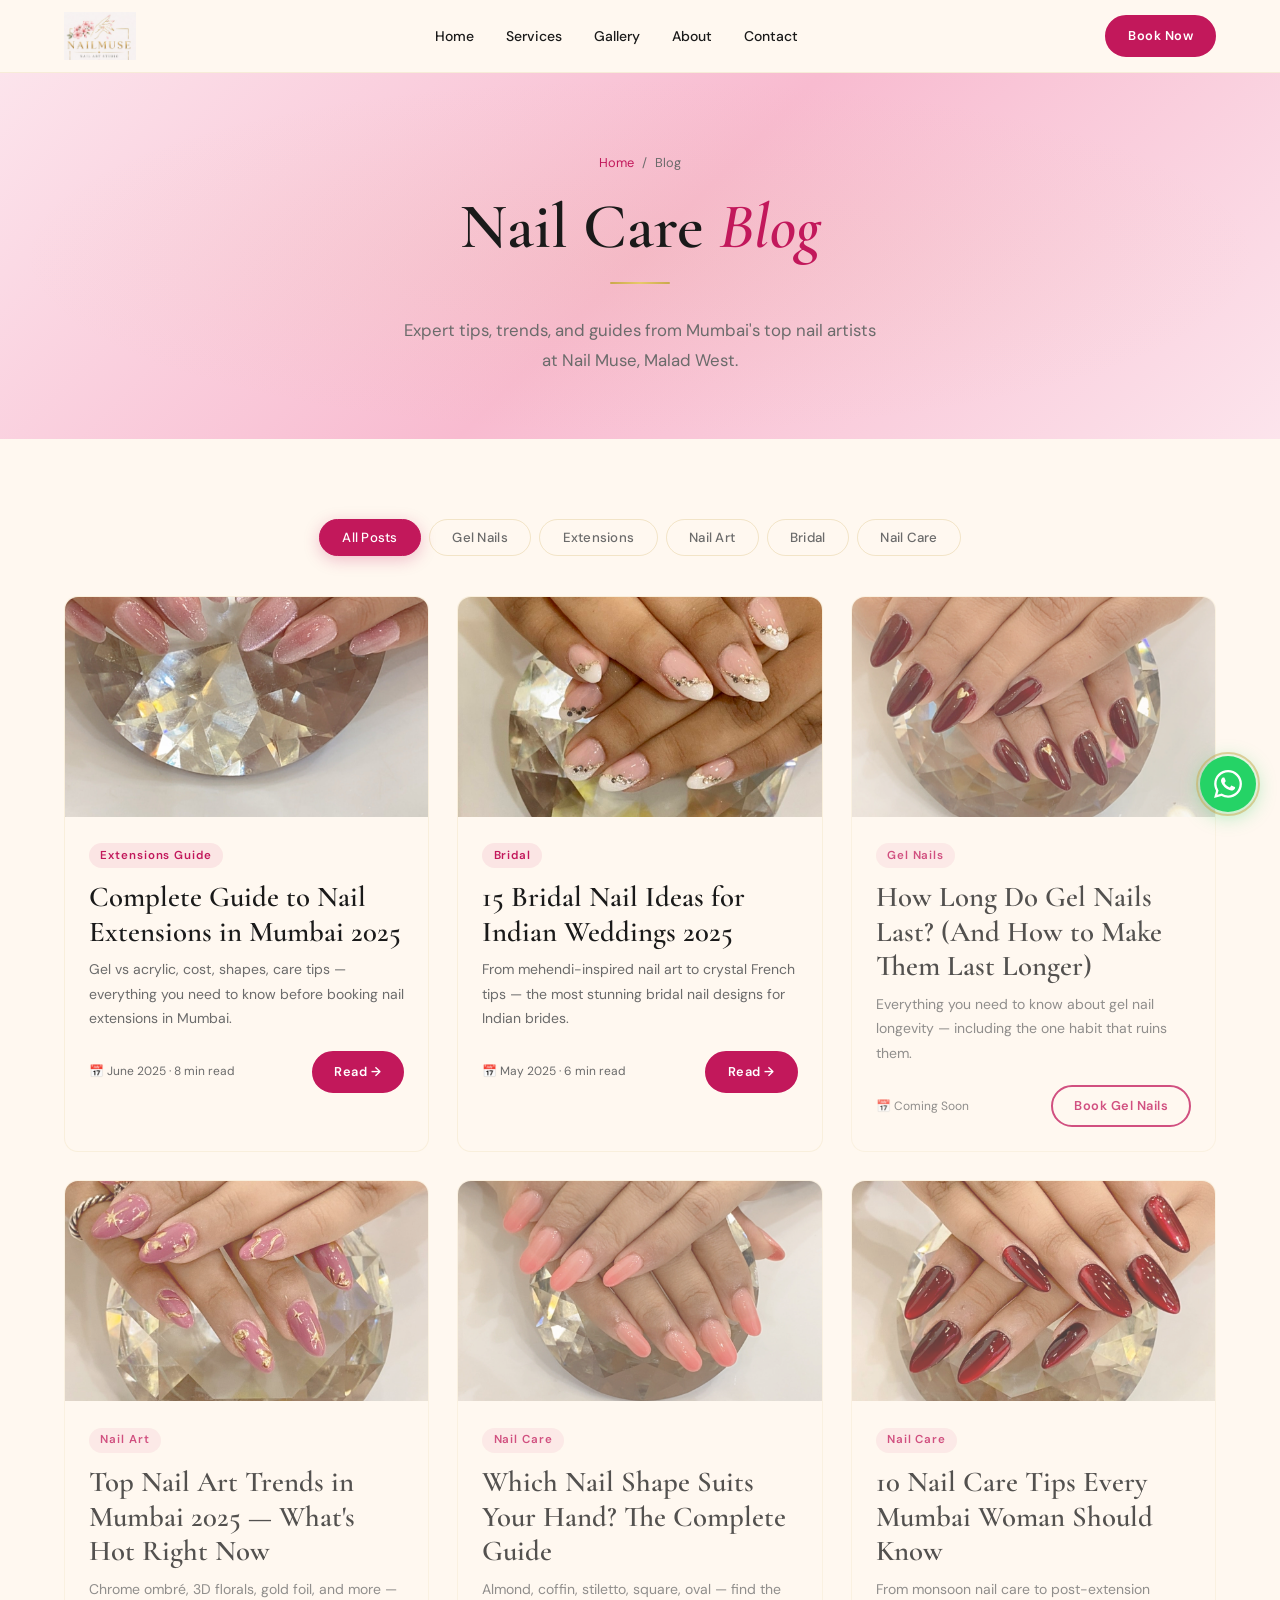
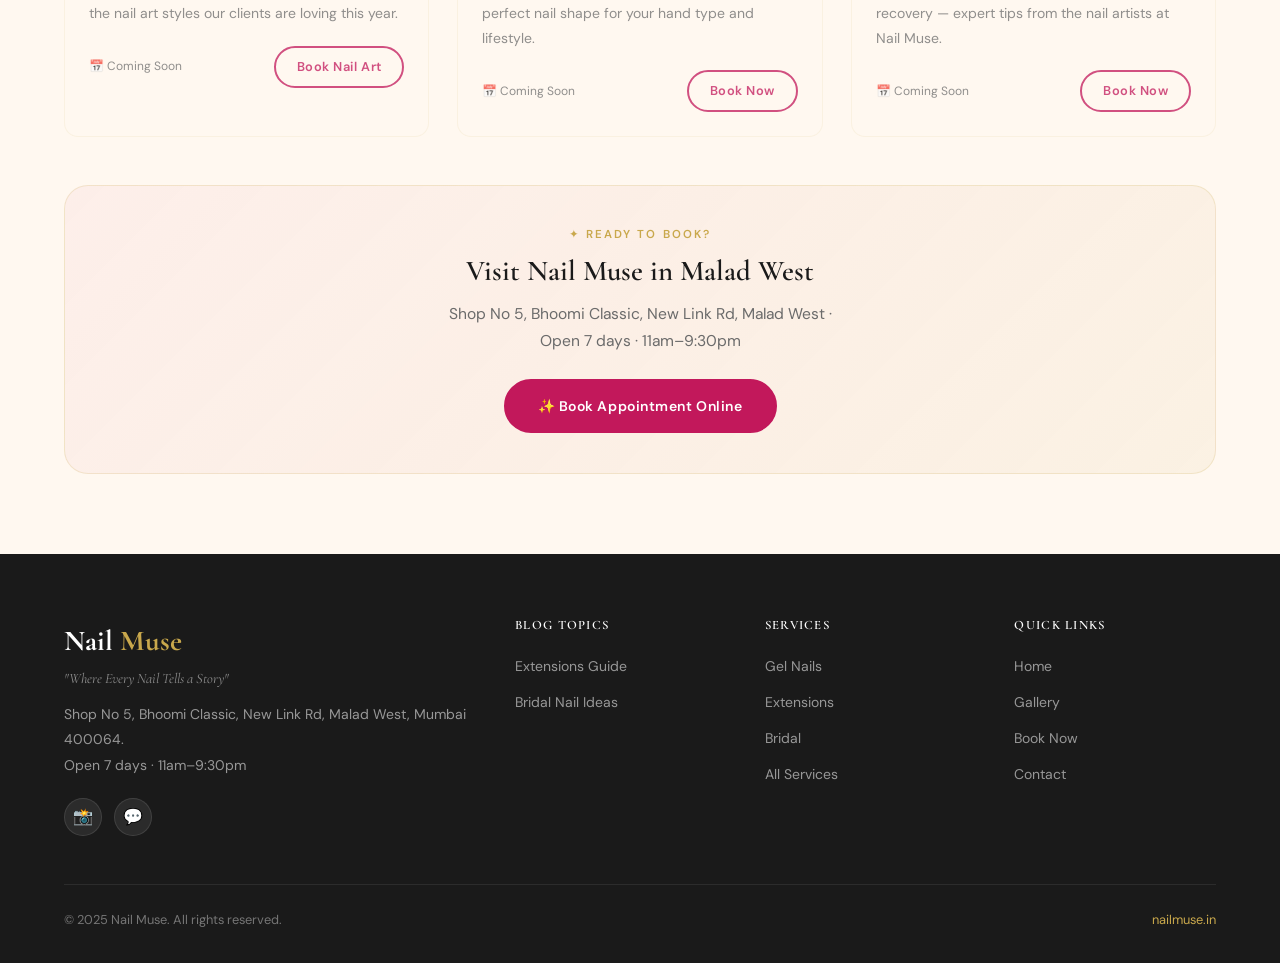
==== commit 2e301d0c: "Speed: 67% image compression, deferred JS, non-blocking fonts | SEO: Goregaon landing page, sitemap " ====
--- a/blog/index.html
+++ b/blog/index.html
@@ -12,6 +12,11 @@
   <meta property="og:image" content="https://nailmuse.in/assets/logo/logo.png" />
   <link rel="icon" type="image/png" href="../assets/logo/logo.png" />
   <link rel="stylesheet" href="../assets/css/style.css" />
+  <!-- Non-blocking Google Fonts -->
+  <link rel="preconnect" href="https://fonts.googleapis.com" />
+  <link rel="preconnect" href="https://fonts.gstatic.com" crossorigin />
+  <link rel="stylesheet" href="https://fonts.googleapis.com/css2?family=Cormorant+Garamond:ital,wght@0,300;0,400;0,500;0,600;0,700;1,300;1,400;1,500&family=DM+Sans:wght@300;400;500;600&display=swap" media="print" onload="this.media='all'" />
+  <noscript><link rel="stylesheet" href="https://fonts.googleapis.com/css2?family=Cormorant+Garamond:ital,wght@0,300;0,400;0,500;0,600;0,700;1,300;1,400;1,500&family=DM+Sans:wght@300;400;500;600&display=swap" /></noscript>
 </head>
 <body>
 <nav id="navbar">
@@ -55,7 +60,7 @@
       <!-- Post 1 — Pillar -->
       <article class="card fade-up">
         <div class="card-img-wrap">
-          <img class="card-img" src="../images/gallery/9E84B2D3-AE76-44F6-B004-9298EAC9ECF6.JPG" alt="Nail extensions guide Mumbai" loading="lazy">
+          <img class="card-img" src="../images/gallery/webp/9E84B2D3-AE76-44F6-B004-9298EAC9ECF6.jpg" alt="Nail extensions guide Mumbai" loading="lazy">
         </div>
         <div class="card-body">
           <div class="card-tag">Extensions Guide</div>
@@ -71,7 +76,7 @@
       <!-- Post 2 -->
       <article class="card fade-up">
         <div class="card-img-wrap">
-          <img class="card-img" src="../images/gallery/68CE8472-2C9B-410F-81F3-64D42786C8C7.jpg" alt="Bridal nail ideas Indian wedding" loading="lazy">
+          <img class="card-img" src="../images/gallery/webp/68CE8472-2C9B-410F-81F3-64D42786C8C7.jpg" alt="Bridal nail ideas Indian wedding" loading="lazy">
         </div>
         <div class="card-body">
           <div class="card-tag">Bridal</div>
@@ -87,7 +92,7 @@
       <!-- Post 3 — Coming soon teaser -->
       <article class="card fade-up" style="opacity:.75">
         <div class="card-img-wrap">
-          <img class="card-img" src="../images/gallery/CE4A6BA2-E96E-4E51-A5C1-1EE6A16892D1.JPG" alt="How long do gel nails last" loading="lazy">
+          <img class="card-img" src="../images/gallery/webp/CE4A6BA2-E96E-4E51-A5C1-1EE6A16892D1.jpg" alt="How long do gel nails last" loading="lazy">
         </div>
         <div class="card-body">
           <div class="card-tag">Gel Nails</div>
@@ -102,7 +107,7 @@
 
       <article class="card fade-up" style="opacity:.75">
         <div class="card-img-wrap">
-          <img class="card-img" src="../images/gallery/A8CD325B-E98B-440A-A809-B8DE9F3D8510.jpg" alt="Nail art trends Mumbai 2025" loading="lazy">
+          <img class="card-img" src="../images/gallery/webp/A8CD325B-E98B-440A-A809-B8DE9F3D8510.jpg" alt="Nail art trends Mumbai 2025" loading="lazy">
         </div>
         <div class="card-body">
           <div class="card-tag">Nail Art</div>
@@ -117,7 +122,7 @@
 
       <article class="card fade-up" style="opacity:.75">
         <div class="card-img-wrap">
-          <img class="card-img" src="../images/gallery/46245FE5-96FC-49FA-A4F9-D047A7744C15.JPG" alt="Nail shapes guide" loading="lazy">
+          <img class="card-img" src="../images/gallery/webp/46245FE5-96FC-49FA-A4F9-D047A7744C15.jpg" alt="Nail shapes guide" loading="lazy">
         </div>
         <div class="card-body">
           <div class="card-tag">Nail Care</div>
@@ -132,7 +137,7 @@
 
       <article class="card fade-up" style="opacity:.75">
         <div class="card-img-wrap">
-          <img class="card-img" src="../images/gallery/8FD94B49-1E43-47F0-9ABE-2BD628A99759.jpg" alt="Nail care tips Mumbai" loading="lazy">
+          <img class="card-img" src="../images/gallery/webp/8FD94B49-1E43-47F0-9ABE-2BD628A99759.jpg" alt="Nail care tips Mumbai" loading="lazy">
         </div>
         <div class="card-body">
           <div class="card-tag">Nail Care</div>
@@ -173,6 +178,6 @@
 <a href="https://wa.me/918879336671" class="whatsapp-float" aria-label="WhatsApp" target="_blank" rel="noopener"><svg width="28" height="28" viewBox="0 0 24 24" fill="currentColor"><path d="M17.472 14.382c-.297-.149-1.758-.867-2.03-.967-.273-.099-.471-.148-.67.15-.197.297-.767.966-.94 1.164-.173.199-.347.223-.644.075-.297-.15-1.255-.463-2.39-1.475-.883-.788-1.48-1.761-1.653-2.059-.173-.297-.018-.458.13-.606.134-.133.298-.347.446-.52.149-.174.198-.298.298-.497.099-.198.05-.371-.025-.52-.075-.149-.669-1.612-.916-2.207-.242-.579-.487-.5-.669-.51-.173-.008-.371-.01-.57-.01-.198 0-.52.074-.792.372-.272.297-1.04 1.016-1.04 2.479 0 1.462 1.065 2.875 1.213 3.074.149.198 2.096 3.2 5.077 4.487.709.306 1.262.489 1.694.625.712.227 1.36.195 1.871.118.571-.085 1.758-.719 2.006-1.413.248-.694.248-1.289.173-1.413-.074-.124-.272-.198-.57-.347m-5.421 7.403h-.004a9.87 9.87 0 01-5.031-1.378l-.361-.214-3.741.982.998-3.648-.235-.374a9.86 9.86 0 01-1.51-5.26c.001-5.45 4.436-9.884 9.888-9.884 2.64 0 5.122 1.03 6.988 2.898a9.825 9.825 0 012.893 6.994c-.003 5.45-4.437 9.884-9.885 9.884m8.413-18.297A11.815 11.815 0 0012.05 0C5.495 0 .16 5.335.157 11.892c0 2.096.547 4.142 1.588 5.945L.057 24l6.305-1.654a11.882 11.882 0 005.683 1.448h.005c6.554 0 11.89-5.335 11.893-11.893a11.821 11.821 0 00-3.48-8.413z"/></svg></a>
 <button class="scroll-top" aria-label="Scroll to top">↑</button>
 <div class="mobile-book-bar"><a href="../booking.html" class="btn btn-primary">✨ Book Appointment</a></div>
-<script src="../assets/js/main.js"></script>
+<script defer src="../assets/js/main.js"></script>
 </body>
 </html>
--- a/assets/css/style.css
+++ b/assets/css/style.css
@@ -5,7 +5,7 @@
    Fonts: Cormorant Garamond + DM Sans
 =================================================== */
 
-@import url('https://fonts.googleapis.com/css2?family=Cormorant+Garamond:ital,wght@0,300;0,400;0,500;0,600;0,700;1,300;1,400;1,500&family=DM+Sans:wght@300;400;500;600&display=swap');
+/* Fonts loaded via <link> in HTML for non-render-blocking — see each page <head> */
 
 /* ── Reset & Base ─────────────────────────────── */
 *, *::before, *::after { box-sizing: border-box; margin: 0; padding: 0; }
